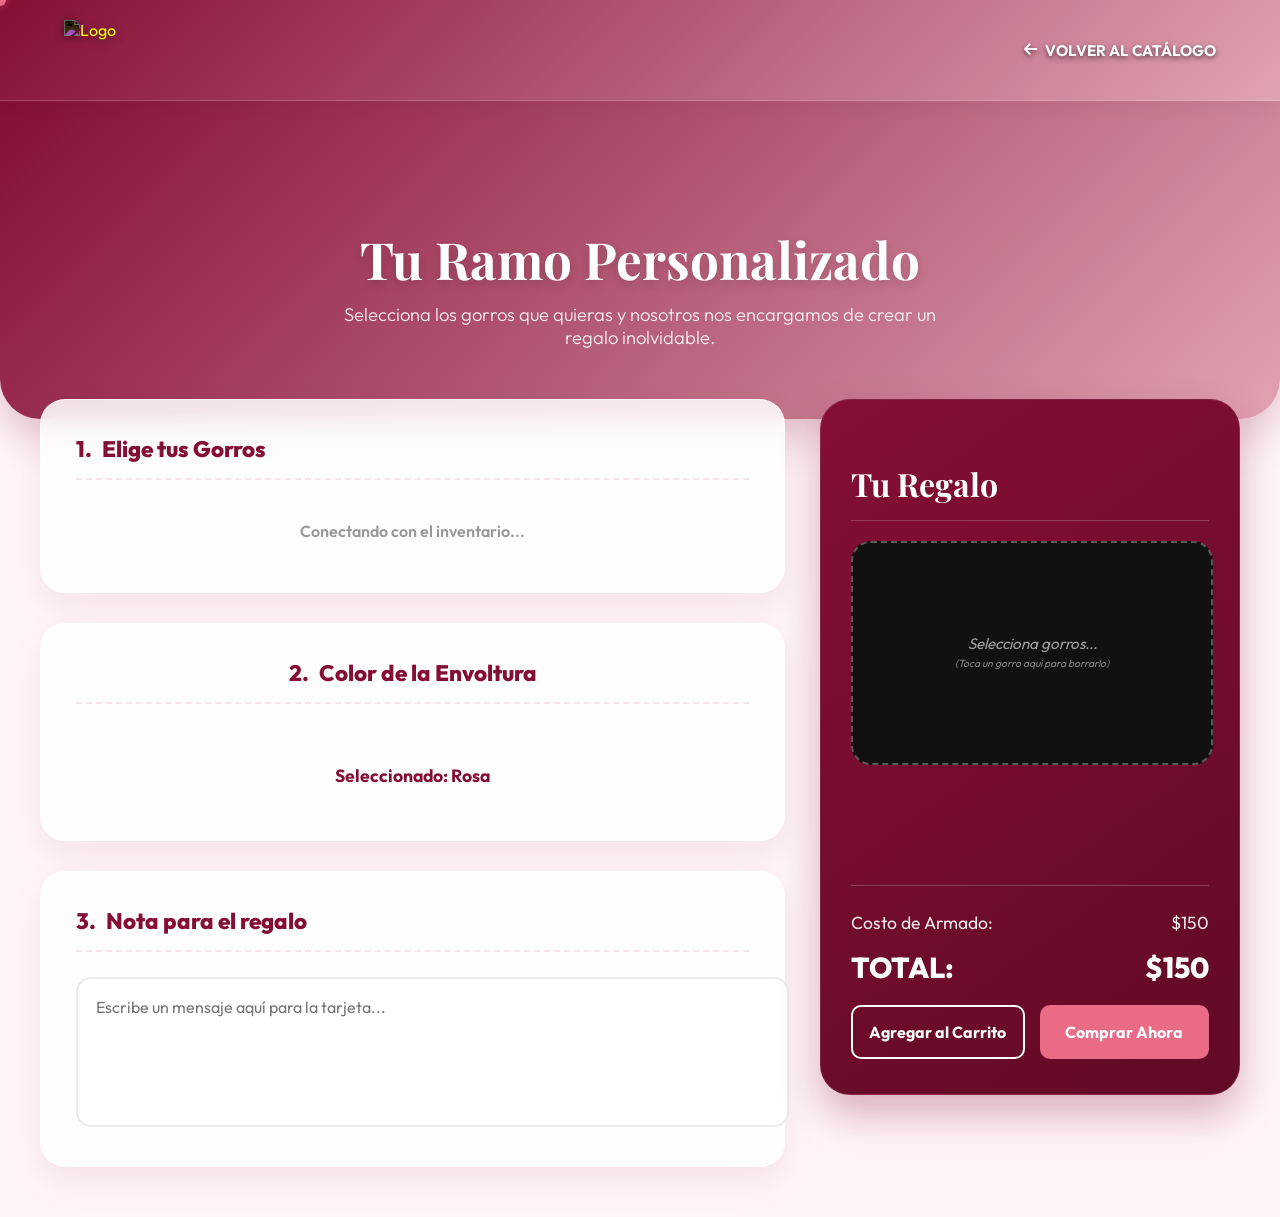
==== crea-tu-ramo.html @ 78f2305c "Add files via upload" ====
<!DOCTYPE html>
<html lang="es">
<head>
    <meta charset="UTF-8">
    <meta name="viewport" content="width=device-width, initial-scale=1.0">
    <title>Arma tu Ramo | QX076</title>
    <link rel="stylesheet" href="https://cdnjs.cloudflare.com/ajax/libs/font-awesome/6.0.0/css/all.min.css">
    <link href="https://fonts.googleapis.com/css2?family=Outfit:wght@300;400;600;700&family=Playfair+Display:ital,wght@0,700;1,400&display=swap" rel="stylesheet">
    <link rel="stylesheet" href="styles.css">
    
    <script src="https://www.gstatic.com/firebasejs/8.10.0/firebase-app.js"></script>
    <script src="https://www.gstatic.com/firebasejs/8.10.0/firebase-database.js"></script>

    <style>
        :root {
            --glass: rgba(255, 255, 255, 0.85);
            --glass-border: rgba(255, 255, 255, 0.5);
            --shadow-deep: 0 15px 35px rgba(133, 14, 53, 0.08);
            --vino: #850E35;
            --rosa-banner: #E96B85;
            --rosa-pastel: #FFD4DB;
            --crema-fondo: #FFF5F7;
        }

        body { background: var(--crema-fondo); min-height: 100vh; overflow-x: hidden; font-family: 'Outfit', sans-serif; margin: 0; }

        /* =========================================
           HEADER PREMIUM CON EFECTO CAMALEÓN 🦎
        ========================================= */
        /* Definimos la animación de fondo */
        @keyframes EfectoCamaleon {
            0% { background-position: 0% 50%; }
            50% { background-position: 100% 50%; }
            100% { background-position: 0% 50%; }
        }

        .ramo-header { 
            padding: 90px 20px 70px; 
            text-align: center;
            /* 👇 AQUÍ ESTÁ LA MAGIA GÜEY 👇 */
            /* Creamos un degradado con tus 3 colores de marca */
            background: linear-gradient(-45deg, var(--rosa-banner), var(--vino), var(--rosa-pastel), var(--vino));
            /* Hacemos el fondo muy grande para que se note el movimiento */
            background-size: 400% 400%;
            /* Aplicamos la animación: súper lenta (20s) para que se vea elegante */
            animation: EfectoCamaleon 20s ease infinite;
            
            color: white;
            border-bottom-left-radius: 40px;
            border-bottom-right-radius: 40px;
            box-shadow: 0 15px 40px rgba(133, 14, 53, 0.25);
            margin-bottom: -40px; 
            position: relative;
            z-index: 1;
        }

        .ramo-header h1 { 
            font-family: 'Playfair Display', serif; 
            font-size: 3.2rem; 
            margin-bottom: 10px; 
            text-shadow: 0 4px 10px rgba(0,0,0,0.15);
        }

        .ramo-header p { 
            font-size: 1.15rem; 
            opacity: 0.9; 
            font-weight: 300;
            max-width: 600px;
            margin: 0 auto;
        }

        .builder-container { 
            max-width: 1200px; margin: 0 auto; padding: 20px; 
            display: grid; grid-template-columns: 1fr 420px; 
            gap: 35px; 
            position: relative;
            z-index: 2;
        }

        /* =========================================
           CAJAS DE PASOS
        ========================================= */
        .step-box { 
            background: var(--glass);
            backdrop-filter: blur(10px);
            -webkit-backdrop-filter: blur(10px);
            border: 1px solid var(--glass-border);
            border-radius: 25px; padding: 35px; 
            box-shadow: var(--shadow-deep);
            margin-bottom: 30px;
            transition: transform 0.3s ease; 
            will-change: transform;
        }
        .step-box:hover { transform: translateY(-3px); }

        .step-title { 
            font-size: 1.4rem; color: var(--vino); font-weight: 800;
            margin-bottom: 25px; display: flex; align-items: center; gap: 10px;
            border-bottom: 2px dashed rgba(133, 14, 53, 0.1);
            padding-bottom: 15px;
        }

        /* Gorros Seleccionables */
        .gorro-item {
            background: white; border-radius: 18px; padding: 12px;
            border: 2px solid transparent; transition: transform 0.2s ease, border-color 0.2s ease; text-align: center;
            cursor: pointer; position: relative;
            box-shadow: 0 4px 15px rgba(0,0,0,0.03);
            display: flex; flex-direction: column; justify-content: space-between;
            will-change: transform;
        }
        .gorro-item:hover { transform: translateY(-3px); border-color: var(--rosa-pastel); }
        .gorro-item.selected { border-color: var(--vino); background: #fff5f7; transform: scale(0.96); }
        .gorro-item img { width: 100%; height: 110px; object-fit: cover; border-radius: 12px; }
        .gorro-item span { font-size: 0.85rem; font-weight: 700; display: block; margin-top: 8px; color: #333; line-height: 1.2; }
        .gorro-item small { color: var(--vino); font-weight: 800; font-size: 0.9rem; margin-top: 5px; }
        
        .stock-badge { 
            background: var(--rosa-banner); 
            color: white; font-size: 0.65rem; font-weight: 900; 
            padding: 4px 12px; border-radius: 15px; position: absolute; 
            top: -8px; right: -8px; box-shadow: 0 3px 8px rgba(233, 107, 133, 0.4); 
            border: 2px solid white; text-transform: uppercase; letter-spacing: 0.5px;
        }

        /* Papel Selector */
        .opciones-papel { display: flex; gap: 20px; justify-content: center; }
        .papel-btn { 
            width: 65px; height: 65px; border-radius: 50%; 
            border: 4px solid white; cursor: pointer; transition: transform 0.2s ease; 
            box-shadow: 0 5px 15px rgba(0,0,0,0.1);
        }
        .papel-btn:hover { transform: scale(1.1); }
        .papel-btn.active { transform: scale(1.15); border-color: var(--vino); box-shadow: 0 0 20px rgba(233, 107, 133, 0.4); }

        /* =========================================
           PANEL DE RESUMEN (ESTRUCTURA PC)
        ========================================= */
        .resumen-panel {
            background: linear-gradient(145deg, var(--vino) 0%, #610a26 100%);
            color: white; border-radius: 30px; padding: 35px 30px;
            position: sticky; top: 110px; height: fit-content;
            box-shadow: 0 20px 40px rgba(133, 14, 53, 0.3); border: 1px solid rgba(255,255,255,0.1);
        }

        /* El row del collage + total (Solo visible así en celular) */
        .mobile-collage-total-row { display: block; }
        .mobile-solo-total { display: none; } /* En PC se oculta este total extra */

        .panel-titulo {
            font-family:'Playfair Display'; margin-bottom: 20px; font-size: 2rem; 
            border-bottom: 1px solid rgba(255,255,255,0.2); padding-bottom: 15px;
        }

        .ramo-collage-container {
            width: 100%; height: 220px; background: rgba(255, 255, 255, 0.1); 
            border-radius: 20px; margin-bottom: 25px; position: relative;
            overflow: hidden; display: flex; align-items: center; justify-content: center;
            border: 2px dashed rgba(255, 255, 255, 0.3); background-color: #111; 
            transition: background-color 0.4s ease;
        }
/* --- ESTILOS NUEVOS PARA LA TACHITA DE BORRAR --- */
            
            
            /* Contenedor para la imagen + la tachita */
            .collage-item-wrapper {
                position: relative;
                flex-shrink: 0;
                /* 👇 AQUÍ ESTÁ LA MAGIA: 
                   Le quitamos el -18px y le ponemos 10px positivo 
                   para que se separen chido y no se estorben 👇 */
                margin-left: 10px; 
                z-index: 2;
            }
            .collage-item-wrapper:first-child { 
                margin-left: 0 !important; /* El primero no necesita margen */
            }
            /* Ajustamos la imagen dentro del contenedor */
            .collage-item-wrapper .collage-item-img {
                width: 45px !important; 
                height: 45px !important; 
                margin: 0 !important; /* Limpiamos márgenes antiguos */
                border: 2px solid rgba(255,255,255,0.7) !important;
            }

            /* LA TACHITA "X" ROJA */
            .btn-borrar-collage {
                position: absolute;
                top: -5px;    /* Un poquito salida hacia arriba */
                right: -5px;   /* Un poquito salida hacia la derecha */
                background-color: #ff6b81; /* Rojo/Rosa intenso */
                color: white;
                border-radius: 50%;
                width: 18px;
                height: 18px;
                display: flex;
                align-items: center;
                justify-content: center;
                font-size: 10px;
                font-weight: 800;
                border: 2px solid white; /* Borde blanco para que resalte */
                box-shadow: 0 2px 4px rgba(0,0,0,0.3);
                z-index: 10; /* Siempre por encima de la foto */
                cursor: pointer;
            }
        .collage-vacio { color: rgba(255, 255, 255, 0.6); font-style: italic; font-size: 0.95rem; text-align: center; padding: 20px; }

        .collage-items {
            display: flex; flex-wrap: wrap; justify-content: center; align-items: center;
            gap: -15px; padding: 15px; width: 100%; height: 100%;
        }

        .collage-item-img {
            width: 70px; height: 70px; border-radius: 50%; object-fit: cover;
            border: 3px solid white; box-shadow: 0 5px 15px rgba(0,0,0,0.3);
            margin: -8px; z-index: 2; transition: transform 0.3s ease;
            will-change: transform;
        }
        .collage-item-img:hover { transform: scale(1.1); z-index: 10; }

        .lista-gorros-pc {
            min-height: 80px; border-bottom: 1px solid rgba(255,255,255,0.2); padding-bottom: 15px;
        }

        .precios-desktop-y-botones { margin-top: 25px; }

        .fila-costo-armado {
            display:flex; justify-content:space-between; margin-bottom: 10px; font-size: 1.1rem; opacity: 0.9;
        }

        .fila-total-desktop {
            display:flex; justify-content:space-between; font-size: 1.8rem; font-weight: 800; margin-top: 15px;
        }

        .botones-container {
            display: flex; gap: 15px; margin-top: 20px;
        }

        .botones-container button {
            flex: 1; padding: 15px; border-radius: 10px; font-weight: bold; cursor: pointer; transition: 0.3s;
            font-family: 'Outfit', sans-serif; font-size: 1rem;
        }

        .btn-carrito {
            background: transparent; color: #fff; border: 2px solid #fff;
        }
        .btn-carrito:hover { background: #fff; color: #000; }

        .btn-comprar {
            background: var(--rosa-banner); color: white; border: none;
        }
        .btn-comprar:hover { background: #D85A74; }

        /* =========================================
           CURSOR PERSONALIZADO (SOLO EN DESKTOP) 🖱️
        ========================================= */
        @media (pointer: fine) {
            /* Matamos el cursor nativo en TODOS los elementos, sin excepción */
            *, *::before, *::after { 
                cursor: none !important; 
            }
        }

        .cursor-dot {
            position: fixed;
            top: 0; left: 0;
            transform: translate(-50%, -50%);
            border-radius: 50%;
            z-index: 9999999;
            pointer-events: none;
            /* Tamaño y color rosa/vino */
            width: 12px; 
            height: 12px;
            background-color: var(--rosa-banner); /* Rosa */
            box-shadow: 0 0 10px rgba(233, 107, 133, 0.5);
            /* will-change ayuda al navegador a usar la GPU */
            will-change: transform;
        }

        /* Ocultamos por completo el contorno y sus animaciones antiguas */
        .cursor-outline, .cursor-outline.hover {
            display: none !important;
        }

        /* =========================================
           VISTA CELULAR: LA BARRA INFERIOR INVENCIBLE (CON COLLAGE PEQUEÑO) 📱
        ========================================= */
        @media (max-width: 900px) {
            .builder-container { 
                grid-template-columns: 1fr; 
                padding-bottom: 160px !important; /* Espacio para que no se tape el contenido con la barra */
                display: block !important;
            }
            .ramo-header h1 { font-size: 2.5rem; }

            /* --- LA MINI BARRA INFERIOR FORZADA CON COLLAGE PEQUEÑO --- */
            .resumen-panel { 
                position: fixed !important; 
                top: auto !important;    /* MATAMOS cualquier top que la estire arriba */
                bottom: 0 !important; 
                left: 0 !important; 
                width: 100% !important; 
                box-sizing: border-box !important; /* Asegura que mida 100% incluyendo padding */
                
                /* Altura compacta */
                height: 120px !important; 
                min-height: 120px !important; 
                max-height: 120px !important; 
                
                padding: 10px 15px !important; /* Padding reducido */
                margin: 0 !important;
                border-radius: 20px 20px 0 0 !important; 
                z-index: 99999 !important; /* Por encima de todo */
                box-shadow: 0 -5px 15px rgba(0,0,0,0.4) !important;
                
                /* Layout vertical para acomodar fila de collage+total arriba y botones abajo */
                display: flex !important;
                flex-direction: column !important;
                gap: 10px !important;
            }

            /* Escondemos lo de PC */
            .panel-titulo, 
            .lista-gorros-pc,
            .fila-costo-armado,
            .fila-total-desktop { 
                display: none !important; 
            }

            /* --- EL ROW: 3/4 COLLAGE PEQUEÑO, 1/4 TOTAL --- */
            .mobile-collage-total-row {
                display: flex !important;
                align-items: center !important;
                justify-content: space-between !important;
                width: 100% !important;
            }

            /* El collage chiquito de los gorros a la izquierda (ocupa 3/4) */
            .ramo-collage-container {
                width: auto !important; /* Toma ancho necesario */
                flex-grow: 1 !important; /* Toma el espacio disponible... */
                max-width: 65% !important; /* ...pero le pone un límite para no empujar al Total */
                height: 45px !important; /* Cuadro súper chiquito */
                margin: 0 !important;
                padding: 3px 5px !important;
                border-radius: 10px !important;
                border: 1px dashed rgba(255,255,255,0.2) !important;
                justify-content: flex-start !important; /* Alinear a la izquierda */
                overflow-x: auto !important; /* Por si agregan muchos, que puedan hacer scroll */
                background-color: transparent !important;
            }
            .collage-vacio { font-size: 0.65rem !important; padding: 0; line-height: 1; }
            .collage-items { justify-content: flex-start !important; padding: 0 !important; gap: 0 !important; flex-wrap: nowrap !important; width: max-content !important; }
            .collage-item-img {
                width: 35px !important; 
                height: 35px !important; 
                margin-left: -12px !important; /* Súper encimados */
                border-width: 1px !important;
                border-color: rgba(255,255,255,0.7) !important;
                flex-shrink: 0 !important; /* Prohíbe que la imagen se encoja a 0px! */
                min-width: 35px !important; /* Asegura que siempre mantenga su tamaño */
            }
            .collage-item-img:first-child { margin-left: 0 !important; }

            /* El Total a la derecha (ocupa 1/4) */
            .mobile-solo-total {
                display: flex !important;
                width: auto !important; /* Que tome el ancho necesario para los números */
                min-width: max-content !important; /* Obliga a que el precio no se parta a la mitad */
                flex-shrink: 0 !important; /* La magia! Prohíbe que el collage lo apachurre */
                flex-direction: column !important;
                align-items: flex-end !important;
                text-align: right !important;
                white-space: nowrap !important; /* Evita que los números salten de línea */
            }
            .mobile-solo-total span:first-child { font-size: 0.75rem !important; opacity: 0.8; }
            .mobile-solo-total span:last-child { font-size: 1.2rem !important; font-weight: 800 !important; }

            /* Ajuste de Botones en celular */
            .precios-desktop-y-botones { margin-top: 0 !important; }
            .botones-container { margin-top: 0 !important; gap: 8px !important; }
            .botones-container button { padding: 10px !important; font-size: 0.85rem !important; }

            /* Cuadrícula de 2 gorros */
            #grid-gorros {
                display: grid !important;
                grid-template-columns: repeat(2, 1fr) !important; 
                gap: 15px !important;
            }

            /* Apagamos el cursor personalizado en celular para evitar lag masivo */
            .cursor-dot, .cursor-outline { display: none !important; }
        }

        /* Agrega esto en tu CSS */
        .promo-banner {
            background: linear-gradient(-45deg, var(--rosa-banner), var(--vino), var(--rosa-pastel), var(--vino));
            background-size: 400% 400%;
            animation: EfectoCamaleon 20s ease infinite;
            /* Le pongo un bordecito sutil abajo para que se separe chido del header */
            border-bottom: 1px solid rgba(255, 255, 255, 0.2); 
        }
    </style>
</head>
<body>

    <nav class="promo-banner" style="background: linear-gradient(-45deg, var(--rosa-banner), var(--vino), var(--rosa-pastel), var(--vino)); background-size: 400% 400%; animation: EfectoCamaleon 20s ease infinite; border-bottom: 1px solid rgba(255, 255, 255, 0.2);">
        <div class="header-container" style="display:flex; justify-content:space-between; align-items:center; padding:5px 5%; max-width: 1200px; margin: 0 auto;">
            <a href="catalogo.html" class="nav-logo" style="margin: 0;">
                <img src="https://i.postimg.cc/1XjdJtsP/Gemini-Generated-Image-52h3mj52h3mj52h3-(1).png" alt="Logo" style="height:60px; filter: invert(1) drop-shadow(0px 2px 4px rgba(0,0,0,0.5));">
            </a>
            <a href="catalogo.html" style="color:white; text-decoration:none; font-weight:700; font-size: 0.95rem; display:flex; align-items:center; gap:8px; transition:opacity 0.3s; text-shadow: 0px 2px 5px rgba(0,0,0,0.6);" onmouseover="this.style.opacity='0.8'" onmouseout="this.style.opacity='1'">
                <i class="fa-solid fa-arrow-left"></i> VOLVER AL CATÁLOGO
            </a>
        </div>
    </nav>

    <div class="ramo-header">
        <h1>Tu Ramo Personalizado</h1>
        <p>Selecciona los gorros que quieras y nosotros nos encargamos de crear un regalo inolvidable.</p>
    </div>

    <div class="builder-container">
        <div class="zona-pasos">
            <div class="step-box">
                <div class="step-title"><span>1.</span> Elige tus Gorros</div>
                <div id="grid-gorros" style="display: grid; grid-template-columns: repeat(auto-fill, minmax(140px, 1fr)); gap: 20px;">
                    <p style="grid-column: 1/-1; text-align: center; color: #999; font-weight: 600;">Conectando con el inventario...</p>
                </div>
            </div>

            <div class="step-box" style="text-align: center;">
                <div class="step-title" style="justify-content: center;"><span>2.</span> Color de la Envoltura</div>
                <div id="contenedor-colores-papel" style="display: flex; justify-content: center; gap: 15px; flex-wrap: wrap; padding: 10px;"></div>
                <p id="papel-txt" style="margin-top: 15px; font-weight: 700; color: var(--vino); font-size: 1.1rem;">Seleccionado: Rosa</p>
            </div>

            <div class="step-box">
                <div class="step-title"><span>3.</span> Nota para el regalo</div>
                <textarea id="nota-ramo" placeholder="Escribe un mensaje aquí para la tarjeta..." style="width: 100%; height: 110px; border-radius: 15px; border: 2px solid #eaeaea; padding: 18px; font-family:'Outfit', sans-serif; font-size: 1rem; resize:none; outline: none; transition: border 0.3s;" onfocus="this.style.borderColor='var(--rosa-banner)'" onblur="this.style.borderColor='#eaeaea'"></textarea>
            </div>
        </div>

        <div class="resumen-panel">
            <h2 class="panel-titulo">Tu Regalo</h2>
            
            <div class="mobile-collage-total-row">
                <div id="ramo-collage" class="ramo-collage-container">
                    <div class="collage-vacio" style="line-height: 1.2;">Selecciona gorros...<br><span style="font-size: 0.65rem; opacity: 0.8;">(Toca un gorro aquí para borrarlo)</span></div>
                </div>

                <div class="mobile-solo-total">
                    <span style="font-size: 0.65rem !important;">TOTAL (Armado incl.):</span>
                    <span id="total-ramo-mobile">$150</span>
                </div>
            </div>

            <div id="resumen-gorros" class="lista-gorros-pc"></div>
            
            <div class="precios-desktop-y-botones">
                <div class="fila-costo-armado">
                    <span>Costo de Armado:</span>
                    <span>$150</span>
                </div>
                <div class="fila-total-desktop">
                    <span>TOTAL:</span>
                    <span id="total-ramo-desktop">$150</span>
                </div>
                
                <div class="botones-container">
                    <button onclick="window.procesarRamo(false)" class="btn-carrito">Agregar al Carrito</button>
                    <button onclick="window.procesarRamo(true)" class="btn-comprar">Comprar Ahora</button>
                </div>
            </div>
        </div>
    </div>

    <div class="cursor-dot"></div>
    <div class="cursor-outline"></div>

    <script>
        // 1. Configuración Firebase
        const firebaseConfig = {
            apiKey: "AIzaSyDjJGxz3rqwKRY1mQsakSqJPGVfF_rYdp0",
            authDomain: "gorrosqx.firebaseapp.com",
            databaseURL: "https://gorrosqx-default-rtdb.firebaseio.com",
            projectId: "gorrosqx",
            storageBucket: "gorrosqx.firebasestorage.app"
        };
        
        if (!firebase.apps.length) { 
            firebase.initializeApp(firebaseConfig); 
        }
        const db = firebase.database();

        let gorrosSeleccionados = [];
        let papelSeleccionado = "Negro Elegante";
        const COSTO_ARMADO = 150;
        let cacheProductosRamo = {};

        // Inicializamos los precios de golpe al cargar
        document.addEventListener('DOMContentLoaded', () => {
            const tDesktop = document.getElementById('total-ramo-desktop');
            const tMobile = document.getElementById('total-ramo-mobile');
            if(tDesktop) tDesktop.innerText = `$${COSTO_ARMADO}`;
            if(tMobile) tMobile.innerText = `$${COSTO_ARMADO}`;
        });

        // 2. CONECTAR Y JALAR PRODUCTOS
        db.ref('Productos').on('value', (snapshot) => {
            const grid = document.getElementById('grid-gorros');
            cacheProductosRamo = snapshot.val() || {};
            let hayProductos = false;
            let htmlBuffer = ""; 

            Object.keys(cacheProductosRamo).forEach((cat) => {
                Object.keys(cacheProductosRamo[cat]).forEach((id) => {
                    const p = cacheProductosRamo[cat][id];
                    
                    if (p.stock > 0) {
                        hayProductos = true;
                        const nombreLimpio = p.Nombre ? p.Nombre.replace(/'/g, "\\'") : "Sin nombre";
                        const precioNum = parseFloat(p.precioOferta || p.precio) || 0;

                        htmlBuffer += `
                            <div class="gorro-item" id="gorro-card-${id}" onclick="toggleGorro('${id}', '${nombreLimpio}', ${precioNum}, '${p.imagen}', ${p.stock})">
                                <div class="stock-badge">Disponible</div>
                                <img src="${p.imagen}" loading="lazy" alt="${p.Nombre}">
                                <span>${p.Nombre}</span>
                                <small>$${precioNum}</small>
                            </div>
                        `;
                    }
                });
            });

            if (hayProductos) {
                grid.innerHTML = htmlBuffer;
            } else {
                grid.innerHTML = `
                    <div style="grid-column: 1/-1; text-align: center; padding: 40px; color: #666; background: rgba(255,255,255,0.5); border-radius: 15px; border: 1px dashed #ccc;">
                        <i class="fa-solid fa-box-open" style="font-size: 2.5rem; color: #bbb; margin-bottom: 15px;"></i>
                        <p style="font-weight: 600; font-size: 1.1rem;">¡Se agotaron los gorros!</p>
                        <p style="font-size: 0.9rem;">Por el momento no tenemos inventario para armar ramos. Vuelve pronto.</p>
                    </div>`;
            }
            
            gorrosSeleccionados.forEach(g => {
                const el = document.getElementById(`gorro-card-${g.id}`);
                if (el) el.classList.add('selected');
            });
        });

        // 3. LÓGICA DE SELECCIÓN
        window.toggleGorro = function(id, nombre, precio, imagen, stockDisponible) {
            const cantidadEnRamo = gorrosSeleccionados.filter(g => g.id === id).length;
            const cardElement = document.getElementById(`gorro-card-${id}`);
            
            if (cantidadEnRamo >= stockDisponible) {
                alert(`¡Ups! Ya seleccionaste todo nuestro stock disponible de este modelo.`);
                return;
            }

            gorrosSeleccionados.push({id, nombre, precio, imagen});
            
            if(cardElement) {
                cardElement.classList.add('selected');
                cardElement.style.transform = 'scale(0.95)';
                setTimeout(() => cardElement.style.transform = 'scale(1)', 150);
            }
            
            actualizarInterfaz();
        }

        window.removerDelRamo = function(indexParaBorrar, id) {
            gorrosSeleccionados.splice(indexParaBorrar, 1);
            
            const aunQuedan = gorrosSeleccionados.some(g => g.id === id);
            if(!aunQuedan) {
                const cardElement = document.getElementById(`gorro-card-${id}`);
                if(cardElement) cardElement.classList.remove('selected');
            }
            
            actualizarInterfaz();
        }

        // 4. ACTUALIZAR INTERFAZ
        function actualizarInterfaz() {
            const lista = document.getElementById('resumen-gorros');
            const totalDesktop = document.getElementById('total-ramo-desktop');
            const totalMobile = document.getElementById('total-ramo-mobile');
            const collage = document.getElementById('ramo-collage');
            
            if(gorrosSeleccionados.length === 0) {
                lista.innerHTML = '';
                collage.innerHTML = '<div class="collage-vacio">Selecciona gorros para armar tu ramo...</div>';
                collage.style.border = '2px dashed rgba(255, 255, 255, 0.3)';
                if(totalDesktop) totalDesktop.innerText = `$${COSTO_ARMADO}`;
                if(totalMobile) totalMobile.innerText = `$${COSTO_ARMADO}`;
                return;
            }

           // Busca esta parte y reemplázala:
           // --- BLOQUE ACTUALIZADO EN ACTUALIZARINTERFAZ() ---
            collage.style.border = '2px solid rgba(255, 255, 255, 0.5)';
            const collageHTML = `
                <div class="collage-items">
                    ${gorrosSeleccionados.map((g, index) => `
                        <div class="collage-item-wrapper">
                            <img src="${g.imagen}" class="collage-item-img" alt="${g.nombre}">
                            <span class="btn-borrar-collage" onclick="removerDelRamo(${index}, '${g.id}')">✕</span>
                        </div>
                    `).join('')}
                </div>
            `;
            collage.innerHTML = collageHTML;

            let listaHTML = "";
            gorrosSeleccionados.forEach((g, index) => {
                listaHTML += `
                <div style="display:flex; justify-content:space-between; align-items:center; margin-bottom:12px; padding-bottom: 12px; border-bottom: 1px dashed rgba(255,255,255,0.2); font-size:1rem;">
                    <span>• ${g.nombre}</span>
                    <div style="display:flex; align-items:center; gap: 18px;">
                        <span style="font-weight:bold;">$${g.precio}</span>
                        <i class="fa-solid fa-trash" style="color:#ff6b81; cursor:pointer; font-size: 1.2rem; transition: transform 0.2s;" onmouseover="this.style.transform='scale(1.2)'" onmouseout="this.style.transform='scale(1)'" onclick="removerDelRamo(${index}, '${g.id}')" title="Eliminar del ramo"></i>
                    </div>
                </div>`;
            });
            lista.innerHTML = listaHTML;

            const totalGorros = gorrosSeleccionados.reduce((sum, g) => sum + g.precio, 0);
            const totalFinal = totalGorros + COSTO_ARMADO;
            
            // Actualizamos los dos totales simultáneamente
            if(totalDesktop) totalDesktop.innerText = `$${totalFinal}`;
            if(totalMobile) totalMobile.innerText = `$${totalFinal}`;
        }

        // 5. PAPELES
        function cargarColoresCliente() {
            if (typeof db !== 'undefined') {
                db.ref('Configuracion/Papeles').once('value').then(snap => {
                    const contenedor = document.getElementById('contenedor-colores-papel');
                    if(!contenedor) return;
                    
                    if(snap.exists()) {
                        contenedor.innerHTML = '';
                        let esPrimero = true; 
                        
                        snap.forEach(child => {
                            const color = child.val();
                            const borde = esPrimero ? 'border: 3px solid #333; transform: scale(1.1);' : 'border: 1px solid #ccc;';
                            
                            if (esPrimero) { 
                                window.papelSeleccionado = color.nombre; 
                                const textoPapel = document.getElementById('papel-txt');
                                if(textoPapel) textoPapel.innerText = 'Seleccionado: ' + color.nombre;
                                esPrimero = false; 
                            }
                            
                            contenedor.innerHTML += `
                                <div class="circulo-papel" 
                                     onclick="seleccionarPapelNuevo('${color.nombre}', this)"
                                     title="${color.nombre}"
                                     style="width: 35px; height: 35px; background: ${color.hex}; border-radius: 50%; cursor: pointer; transition: 0.2s; box-shadow: 0 2px 4px rgba(0,0,0,0.1); ${borde}">
                                </div>
                            `;
                        });
                    }
                });
            }
        }

        window.seleccionarPapelNuevo = function(nombreColor, elemento) {
            window.papelSeleccionado = nombreColor;
            document.querySelectorAll('.circulo-papel').forEach(el => {
                el.style.border = '1px solid #ccc';
                el.style.transform = 'scale(1)';
            });
            elemento.style.border = '3px solid #333';
            elemento.style.transform = 'scale(1.1)';
            const textoPapel = document.getElementById('papel-txt');
            if(textoPapel) textoPapel.innerText = 'Seleccionado: ' + nombreColor;
            
            // El color de fondo del panel de arriba cambiará si tienes una lógica atada al hex, 
            // de momento solo se actualiza la variable.
        };

        cargarColoresCliente();

        window.buscarCategoriaDelGorro = function(idBuscado) {
             return "Varios"; 
        };

        // 6. PROCESAR COMPRA
        window.procesarRamo = function(esCompraDirecta) {
            if(typeof gorrosSeleccionados === 'undefined' || gorrosSeleccionados.length === 0) {
                alert("Agrega al menos un gorro para armar tu ramo.");
                return;
            }

            try {
                const costoExtra = typeof COSTO_ARMADO !== 'undefined' ? COSTO_ARMADO : 0;
                const total = gorrosSeleccionados.reduce((sum, g) => sum + g.precio, 0) + costoExtra;
                const inputNota = document.getElementById('nota-ramo');
                const textoNota = inputNota ? inputNota.value : "";

                const itemRamo = {
                    id: 'RAMO_' + Date.now(),
                    nombre: 'Ramo Personalizado (' + gorrosSeleccionados.length + ' gorros)',
                    precio: total,
                    cantidad: 1,
                    imagen: gorrosSeleccionados[0].image || gorrosSeleccionados[0].imagen || '',
                    categoria: 'PaquetesMatch',
                    tipo: 'ramo',
                    detalles: {
                        gorros: gorrosSeleccionados.map(g => ({ nombre: g.nombre, id: g.id, imagen: g.image || g.imagen || '' })),
                        papel: window.papelSeleccionado, 
                        nota: textoNota
                    }
                };

                if (esCompraDirecta) {
                    const telefono = "2201332906"; 
                    let msjWa = `*TICKET DE PEDIDO - GORROS QX076*\n-----------------------------------------------\nHola, quiero pagar este ramo que acabo de armar:\n\n`;
                    msjWa += `*Ramo Personalizado (${gorrosSeleccionados.length} gorros)*\n`;
                    gorrosSeleccionados.forEach(g => { msjWa += ` ├─ ${g.nombre}\n`; });
                    msjWa += ` └─ Papel: ${window.papelSeleccionado}\n`;
                    if(textoNota.trim() !== "") { msjWa += `\n*Nota en el ramo:* "${textoNota}"\n`; }
                    msjWa += `-----------------------------------------------\n*TOTAL A PAGAR: $${total} MXN*\n-----------------------------------------------\n`;
                    
                    const urlWa = `https://wa.me/${telefono}?text=${encodeURIComponent(msjWa)}`;

                    if (typeof db !== 'undefined') {
                        const orderId = 'pedido_' + Date.now();
                        db.ref('Pedidos/' + orderId).set({ fecha: new Date().toLocaleString(), estado: 'pendiente', total: total, items: [itemRamo] });
                    }
                    window.open(urlWa, '_blank');
                } else {
                    let carrito = JSON.parse(localStorage.getItem('carritoQX')) || [];
                    carrito.push(itemRamo);
                    localStorage.setItem('carritoQX', JSON.stringify(carrito));
                    alert("🛒 ¡Ramo añadido al carrito correctamente!");
                }

                gorrosSeleccionados = [];
                if(inputNota) inputNota.value = "";
                document.querySelectorAll('.gorro-item.selected').forEach(el => {
                    el.classList.remove('selected');
                    el.style.transform = 'scale(1)'; 
                });
                
                if (typeof actualizarInterfaz === "function") actualizarInterfaz();
            } catch (error) {
                console.error("Error al procesar el ramo:", error);
                alert("Hubo un problema al procesar tu carrito. Intenta de nuevo.");
            }
        }

        // --- Custom Cursor JavaScript (Desktop Only, optimizing performance) ---
        const cDot = document.querySelector(".cursor-dot");
        const cOutline = document.querySelector(".cursor-outline");

        // Use matchMedia to detect pointer type for better reliability
        const isDesktop = window.matchMedia("(pointer: fine)").matches;

        if(cDot && isDesktop && window.innerWidth > 900) {
            window.addEventListener("mousemove", (e) => {
                // Use requestAnimationFrame for smoother cursor updates
                requestAnimationFrame(() => {
                    cDot.style.transform = `translate3d(${e.clientX}px, ${e.clientY}px, 0)`;
                });
            });
        }
    </script>
</body>
</html>
---- styles.css ----
:root {
    --vino: #850E35;    
    --rosa-pastel: #FBC9C9; 
    --crema-fondo: #FCF5EE;      
    --rosa-banner: #E96B85; 
}

/* =========================================
   CURSOR PERSONALIZADO (SOLO EN DESKTOP)
========================================= */
@media (pointer: fine) {
    body { cursor: none !important; }
    
    /* 👇 Aquí agregamos img, .gallery-item y .card * para que la manita no reviva en las fotos */
    a, button, input, .card, .card *, .icon-interactivo, i, .btn-filtro, img, .gallery-item, .img-box { 
        cursor: none !important; 
    }
}

.cursor-dot {
    position: fixed;
    top: 0; left: 0;
    transform: translate(-50%, -50%);
    border-radius: 50%;
    z-index: 9999999;
    pointer-events: none;
    /* Ajustamos tamaño y le ponemos el color rosa */
    width: 12px; 
    height: 12px;
    background-color: #ff69b4; /* Puedes cambiar este código por tu variable si ya tienes un rosa específico */
}

/* Ocultamos por completo el contorno y sus animaciones para evitar tirones */
.cursor-outline, .cursor-outline.hover {
    display: none !important;
}


body { font-family: 'Outfit', sans-serif; margin: 0; background-color: var(--crema-fondo); color: #333; overflow-x: hidden; scroll-behavior: smooth; }

.reveal { opacity: 0; transform: translateY(40px); transition: all 0.8s ease-out; }
.reveal.active { opacity: 1; transform: translateY(0); }

/* =========================================
   BARRA DE NAVEGACIÓN (GLASSMORPHISM)
========================================= */
.promo-banner { 
    background: rgba(233, 107, 133, 0.85); /* Color semitransparente */
    backdrop-filter: blur(15px); /* Efecto cristal esmerilado */
    -webkit-backdrop-filter: blur(15px);
    border-bottom: 1px solid rgba(255, 255, 255, 0.2);
    color: white; padding: 15px 0; position: sticky; top: 0; z-index: 1000; transition: background 0.8s ease; box-shadow: 0 4px 20px rgba(0,0,0,0.05); 
}
.header-container { display: grid; grid-template-columns: 1fr auto 1fr; align-items: center; max-width: 1200px; margin: 0 auto; padding: 0 25px; }
.header-nav-links { display: flex; gap: 20px; align-items: center; }
.nav-link-main { color: white; text-decoration: none; font-size: 0.9rem; font-weight: 700; display: flex; align-items: center; }
.header-logo-area { text-align: center; }
.logo-top { font-weight: 800; font-size: 1.6rem; letter-spacing: 3px; }
.header-icons { display: flex; gap: 25px; justify-content: flex-end; align-items: center; }
.header-icons i { font-size: 1.5rem; transition: 0.3s; }
.icon-interactivo:hover { transform: scale(1.2); opacity: 0.8; }

.nav-logo { display: flex; align-items: center; margin-right: 20px; text-decoration: none; }
.nav-logo img { height: 75px; width: auto; object-fit: contain; filter: invert(1) drop-shadow(0 2px 4px rgba(0,0,0,0.3)); transition: transform 0.3s ease; image-rendering: -webkit-optimize-contrast; image-rendering: crisp-edges; }
.nav-logo img:hover { transform: scale(1.08); }

/* Glassmorphism en el Menú Desplegable */
.dropdown-content { display: none; position: absolute; background-color: rgba(255, 255, 255, 0.9); backdrop-filter: blur(10px); min-width: 160px; box-shadow: 0px 10px 25px rgba(0,0,0,0.1); z-index: 1; border-radius: 12px; border: 1px solid rgba(255,255,255,0.4); top: 100%; overflow: hidden; }
.dropdown-content a { color: var(--vino) !important; padding: 12px 16px; text-decoration: none; display: block; text-align: left; font-size: 0.9rem; transition: 0.2s;}
.dropdown-content a:hover { background-color: rgba(251, 201, 201, 0.5); font-weight: bold;}
.dropdown:hover .dropdown-content { display: block; }

#search-container { position: absolute; top: 100%; left: 0; width: 100%; background: white; padding: 20px; box-shadow: 0 10px 30px rgba(0,0,0,0.2); display: none; flex-direction: column; align-items: center; z-index: 2000; }
#search-input { width: 60%; padding: 12px 25px; border: 2px solid var(--rosa-banner); border-radius: 30px; outline: none; font-family: 'Outfit'; font-size: 1rem; }
#predictive-results { width: 60%; max-height: 350px; overflow-y: auto; background: white; margin-top: 10px; border-radius: 10px; display: none; border: 1px solid #eee; text-align: left;}
.search-result-item { display: flex; align-items: center; gap: 15px; padding: 12px; border-bottom: 1px solid #f5f5f5; transition: 0.3s; }
.search-result-item:hover { background: var(--crema-fondo); }
.search-result-item img { width: 45px; height: 45px; border-radius: 5px; object-fit: cover; }
.search-result-info h4 { margin: 0; font-size: 0.9rem; color: var(--vino); }
.search-result-info p { margin: 0; font-size: 0.8rem; color: #666; }

/* HERO */
.hero-boutique { position: relative; height: 75vh; width: 100%; overflow: hidden; display: flex; align-items: center; justify-content: center; }
.slider-container { position: absolute; top: 0; left: 0; width: 100%; height: 100%; z-index: 1; }
.hero-bg.slide { position: absolute; top: 0; left: 0; width: 100%; height: 100%; object-fit: cover; opacity: 0; transition: opacity 1.2s ease-in-out; }
.hero-bg.slide.active { opacity: 1; z-index: 2; }
.hero-overlay { position: relative; z-index: 3; text-align: center; color: white; background: rgba(0, 0, 0, 0.45); padding: 40px; border-radius: 15px; backdrop-filter: blur(5px); }
.hero-overlay h1 { font-family: 'Playfair Display', serif; font-size: 3.5rem; margin: 0; }
.btn-hero { display: inline-block; margin-top: 20px; padding: 12px 30px; border: 2px solid white; color: white; text-decoration: none; font-weight: 600; transition: transform 0.1s ease, box-shadow 0.3s ease; border-radius: 30px; }
.btn-hero:hover { box-shadow: 0 10px 20px rgba(0,0,0,0.3); }

/* SLIDER PERRÍSIMO */
.promo-container-wrapper { position: relative; max-width: 1100px; margin: 80px auto; padding: 0 40px; }
.promo-split { display: flex; background: linear-gradient(135deg, #ffffff 0%, #fffbfb 100%); margin: 0 auto; border-radius: 30px; overflow: hidden; box-shadow: 0 25px 50px rgba(133, 14, 53, 0.1); border: 1px solid rgba(133, 14, 53, 0.05); position: relative; z-index: 1; min-height: 420px; }
.promo-image { width: 50%; position: relative; background: #000; overflow: hidden; }
.promo-image img, .promo-image video { width: 100%; height: 100%; object-fit: cover; position: absolute; top: 0; left: 0; opacity: 0; transform: scale(1.1); transition: opacity 0.8s ease, transform 6s cubic-bezier(0.25, 1, 0.5, 1); }
.promo-image img.show, .promo-image video.show { transform: scale(1); }
.promo-details { width: 50%; padding: 60px 50px; display: flex; flex-direction: column; justify-content: center; align-items: flex-start; text-align: left; }
.content-anim { opacity: 0; transform: translateY(20px); transition: all 0.6s cubic-bezier(0.25, 0.8, 0.25, 1); }
.content-anim.show { opacity: 1; transform: translateY(0); }
.tag-anuncio { background: transparent; color: var(--vino); padding: 6px 18px; border-radius: 50px; font-weight: 800; font-size: 0.75rem; letter-spacing: 2px; margin-bottom: 20px; border: 2px solid var(--rosa-banner); display: inline-block; }
.promo-details h2 { color: var(--vino); font-size: 2.8rem; margin: 0 0 15px 0; font-family: 'Playfair Display', serif; line-height: 1.1; }
.promo-details p { color: #555; line-height: 1.7; font-size: 1.1rem; margin-bottom: 30px; max-width: 95%; }
.slider-dots { display: flex; gap: 8px; margin-top: auto; padding-top: 15px; }
.dot { width: 12px; height: 6px; border-radius: 10px; background: rgba(133, 14, 53, 0.2); transition: all 0.4s cubic-bezier(0.25, 0.8, 0.25, 1); }
.dot.active { background: var(--vino); width: 35px; }

.arrow-btn { position: absolute; top: 50%; transform: translateY(-50%); background: rgba(255, 255, 255, 0.9); backdrop-filter: blur(5px); color: var(--vino); width: 55px; height: 55px; border-radius: 50%; border: 1px solid rgba(133, 14, 53, 0.1); z-index: 10; font-size: 1.2rem; display: flex; align-items: center; justify-content: center; box-shadow: 0 10px 20px rgba(0,0,0,0.05); transition: all 0.3s ease; }
.arrow-btn:hover { background: var(--vino); color: white; transform: translateY(-50%) scale(1.1); box-shadow: 0 15px 25px rgba(133, 14, 53, 0.2); }
.arrow-left-outer { left: 10px; } 
.arrow-right-outer { right: 10px; }

/* Botón WhatsApp Magnético Slider */
.btn-whatsapp-slider {
    display: inline-flex;
    align-items: center;
    gap: 12px;
    background-color: var(--vino);
    color: white;
    padding: 14px 32px;
    border-radius: 50px;
    text-decoration: none;
    font-weight: 700;
    letter-spacing: 0.5px;
    transition: background-color 0.3s ease, border-color 0.3s ease, box-shadow 0.3s ease, color 0.3s ease;
    box-shadow: 0 8px 20px rgba(133, 14, 53, 0.25);
    font-family: 'Outfit', sans-serif;
    border: 2px solid transparent;
}
.btn-whatsapp-slider:hover {
    background-color: white;
    color: var(--vino);
    border: 2px solid var(--vino);
    box-shadow: 0 12px 25px rgba(133, 14, 53, 0.35);
}

/* DEMÁS SECCIONES */
.filter-bar-wrapper { max-width: 1000px; margin: 40px auto 20px auto; padding: 15px 20px; text-align: center; position: sticky; top: 105px; z-index: 999; background-color: var(--crema-fondo); box-shadow: 0 10px 15px -10px rgba(0,0,0,0.1); }
.filter-bar { display: inline-flex; flex-wrap: wrap; justify-content: center; gap: 10px; background: white; padding: 12px 20px; border-radius: 50px; box-shadow: 0 8px 25px rgba(133, 14, 53, 0.08); border: 1px solid rgba(251, 201, 201, 0.5); }
.btn-filtro { background: transparent; border: none; padding: 12px 22px; font-family: 'Outfit', sans-serif; font-weight: 600; color: #555; border-radius: 30px; transition: all 0.3s cubic-bezier(0.25, 0.8, 0.25, 1); font-size: 0.95rem; display: flex; align-items: center; gap: 8px;}
.btn-filtro:hover { background: #fff5f7; color: var(--vino); transform: translateY(-2px); }
.btn-filtro.active-filter { background: var(--vino); color: white; box-shadow: 0 6px 15px rgba(133, 14, 53, 0.35); transform: translateY(-2px); }

.menu-item-dropdown { position: relative; display: inline-block; }
.submenu { position: absolute; top: 100%; left: 50%; transform: translateX(-50%) translateY(10px); min-width: 200px; background-color: #ffffff; border-radius: 15px; box-shadow: 0px 10px 30px rgba(133, 14, 53, 0.15); padding: 8px 0; border: 1px solid var(--rosa-pastel); z-index: 9999; opacity: 0; visibility: hidden; transition: all 0.3s cubic-bezier(0.25, 0.8, 0.25, 1); }
.submenu::before { content: ""; position: absolute; top: -20px; left: 0; width: 100%; height: 20px; background: transparent; }
.menu-item-dropdown:hover .submenu { opacity: 1; visibility: visible; transform: translateX(-50%) translateY(0); }
.submenu a { display: block; padding: 12px 20px; color: #444; text-decoration: none; font-size: 0.9rem; font-weight: 500; text-align: left; transition: all 0.2s ease; border-left: 3px solid transparent; }
.submenu a:hover { background-color: #fff5f7; color: var(--vino); font-weight: 700; padding-left: 25px; border-left: 3px solid var(--vino); }

/* GRID PRODUCTOS */
.main-content { max-width: 1200px; margin: auto; padding: 0 20px 60px; }
.grid { display: grid; grid-template-columns: repeat(auto-fill, minmax(280px, 1fr)); gap: 40px; }
.card { background: white; border-radius: 15px; overflow: hidden; position: relative; box-shadow: 0 10px 25px rgba(0,0,0,0.08); transition: 0.3s; border: 1px solid #eee; }
.status-tag { position: absolute; top: 15px; right: 15px; background: var(--rosa-banner); color: white; padding: 5px 12px; border-radius: 10px; font-size: 0.65rem; font-weight: 800; z-index: 5; }
.img-box { position: relative; overflow: hidden; }
.img-box img { width: 100%; aspect-ratio: 1/1; object-fit: cover; transition: 0.5s; }
.card:hover { transform: translateY(-5px); box-shadow: 0 15px 35px rgba(133,14,53,0.15); }
.card:hover .img-box img { transform: scale(1.05); }
.info { padding: 25px 20px; text-align: left; background-color: var(--rosa-pastel); }
.category-label { font-size: 0.7rem; color: var(--vino); font-weight: 700; margin-bottom: 8px; display: block; text-transform: uppercase; letter-spacing: 1px;}
.info h3 { margin: 0 0 15px 0; font-size: 1.4rem; font-weight: 700; color: #1a1a1a; transition: color 0.3s;} 
.info h3:hover { color: var(--rosa-banner); }
.price-container { margin-bottom: 20px; display: block; }
.current-price { font-size: 1.2rem; font-weight: 700; color: var(--vino); }
.old-price-card { text-decoration: line-through; color: #777; font-size: 0.9rem; margin-right: 8px; }
.btn-pedido { display: block; width: 100%; background: var(--vino); color: white; text-align: center; padding: 14px 0; text-decoration: none; font-weight: 700; border-radius: 8px; transition: 0.3s; font-family: 'Outfit'; border: none;}
.btn-pedido:hover { background: #610a26; color: white; }
.footer-morado { background: var(--vino); color: white; padding: 50px; text-align: center; }
.producto-agotado { opacity: 0.7; filter: grayscale(1); }
.btn-agotado { background: #ccc !important; color: #666 !important; pointer-events: none;}

/* FLOTANTES */
.flotantes-container { position: fixed; bottom: 25px; right: 25px; display: flex; flex-direction: column; gap: 15px; z-index: 3000; }
.btn-flotante { width: 60px; height: 60px; border-radius: 50%; display: flex; justify-content: center; align-items: center; color: white; font-size: 30px; text-decoration: none; box-shadow: 0 5px 15px rgba(0,0,0,0.2); transition: transform 0.1s ease, box-shadow 0.3s ease; }
.btn-flotante:hover { box-shadow: 0 15px 25px rgba(0,0,0,0.3); }
.whatsapp-flotante { background-color: #25D366; }
.instagram-flotante { background: linear-gradient(45deg, #f09433 0%, #e6683c 25%, #dc2743 50%, #cc2366 75%, #bc1888 100%); }

.squad-section { display: flex; align-items: center; justify-content: space-between; background: linear-gradient(135deg, #fdf6f5 0%, #fae8e8 100%); padding: 60px 50px; border-radius: 24px; margin: 60px auto; max-width: 1200px; gap: 50px; box-shadow: 0 15px 40px rgba(139, 24, 52, 0.05); border: 1px solid rgba(139, 24, 52, 0.08); }
.squad-text-content { flex: 1; max-width: 400px; text-align: left; }
.squad-text-content .tag-accent { display: inline-block; background: var(--vino); color: #fff; padding: 6px 18px; border-radius: 20px; font-size: 0.85rem; font-weight: 700; letter-spacing: 2px; margin-bottom: 20px; box-shadow: 0 4px 10px rgba(139, 24, 52, 0.2); }
.squad-text-content h2 { font-family: 'Playfair Display', serif; font-size: 3rem; color: var(--vino); margin-bottom: 20px; line-height: 1.1; margin-top: 0; }
.squad-text-content p { font-size: 1.15rem; color: #666; margin-bottom: 35px; line-height: 1.6; font-family: 'Outfit', sans-serif; }
.btn-squad { display: inline-block; background-color: var(--vino); color: white; padding: 16px 35px; border-radius: 50px; text-decoration: none; font-weight: 700; transition: transform 0.1s ease, box-shadow 0.3s ease; box-shadow: 0 8px 15px rgba(139, 24, 52, 0.2); font-family: 'Outfit', sans-serif; }
.btn-squad:hover { background-color: #a31838; color: #fff; box-shadow: 0 12px 25px rgba(139, 24, 52, 0.3); }
.squad-gallery-duo { flex: 2; display: flex; gap: 20px; height: 400px; }
.squad-item-duo { flex: 1; position: relative; border-radius: 20px; overflow: hidden; box-shadow: 0 10px 25px rgba(0,0,0,0.1); transition: all 0.5s cubic-bezier(0.165, 0.84, 0.44, 1); background-color: #fff; }
.squad-item-duo img { width: 100%; height: 100%; object-fit: cover; object-position: center; transition: transform 0.6s ease; }
.item-label { position: absolute; bottom: 20px; left: 20px; background: rgba(255, 255, 255, 0.95); color: var(--vino); padding: 8px 20px; border-radius: 30px; font-weight: 700; font-size: 0.9rem; text-transform: uppercase; letter-spacing: 1px; backdrop-filter: blur(5px); box-shadow: 0 4px 10px rgba(0,0,0,0.1); }
.squad-item-duo:hover { transform: translateY(-5px); box-shadow: 0 15px 35px rgba(139, 24, 52, 0.15); }
.squad-item-duo:hover img { transform: scale(1.03); }
/* =========================================
   📱 CELULARES (AJUSTES CORREGIDOS Y REDISEÑADOS)
========================================= */
@media (max-width: 768px) { 
    /* HEADER (Esto ya estaba bien) */
    .header-container { grid-template-columns: 1fr; gap: 10px; padding: 0 15px; }
    .header-logo-area { order: -1;} 
    .header-nav-links { justify-content: center; width: 100%; }
    .header-icons { justify-content: center; width: 100%;}
    .submenu { position: absolute; left: 0; transform: none; width: 220px; }
    .flotantes-container { bottom: 15px; right: 15px; gap: 10px; }
    .btn-flotante { width: 50px; height: 50px; font-size: 25px; }

    /* 1. SLIDER / HERO - Centrado, con aire y sin amontonarse */
    .promo-container-wrapper { padding: 0 !important; margin: 20px auto !important; width: 100% !important; } 
    .promo-split { 
        flex-direction: column !important; 
        border-radius: 20px !important;
        width: calc(100% - 40px) !important; /* Le da espacio a los lados para que respire */
        margin: 0 auto !important;
        box-sizing: border-box !important;
    } 
    .promo-image { width: 100% !important; height: 300px !important; }
    .promo-details { 
        width: 100% !important; 
        padding: 30px 20px !important; 
        display: flex !important;
        flex-direction: column !important;
        align-items: center !important; 
        justify-content: center !important;
        text-align: center !important; 
        box-sizing: border-box !important; 
    }
    .promo-details h2 { font-size: 1.8rem !important; text-align: center !important; margin: 0 auto 15px auto !important; width: 100% !important; }
    .promo-details p { text-align: center !important; margin: 0 auto 20px auto !important; width: 100% !important; }
    .slider-dots { justify-content: center !important; width: 100% !important; }

    /* 2. SECCIÓN MATCH / TUS FAVORITOS (Para que salgan las 2 fotos y no colapsen) */
    .squad-section { 
        flex-direction: column !important; /* Apila el texto y las fotos verticalmente */
        padding: 30px 20px !important; 
        gap: 20px !important;
        margin: 30px 15px !important;
        border-radius: 20px !important;
    }
    .squad-text-content { max-width: 100% !important; text-align: center !important; margin: 0 auto !important;}
    .squad-text-content h2 { font-size: 2.2rem !important; text-align: center !important; }
    .squad-text-content p { text-align: center !important; }
    .squad-gallery-duo { 
        width: 100% !important; 
        height: auto !important; /* Quita el alto fijo para que no se escondan */
        flex-direction: column !important; /* Las fotos van una arriba de la otra */
        display: flex !important;
        gap: 15px !important;
    }
    .squad-item-duo { 
        height: auto !important; 
        min-height: 250px !important; /* Asegura que la foto siempre se vea y tenga tamaño */
        width: 100% !important; 
        display: block !important;
    }

    /* 3. BARRA DE FILTROS (DISEÑO VERTICAL TIPO MENÚ) */
    .filter-bar-wrapper { 
        position: static !important;
        top: auto !important; 
        background-color: transparent !important; 
        padding: 0 !important;
        margin: 15px auto !important;
        width: 100% !important;
    } 
    .filter-bar { 
        display: flex !important; 
        flex-direction: column !important; /* ¡FUERZA LISTA VERTICAL! */
        align-items: center !important;
        background: rgba(255, 255, 255, 0.9) !important;
        backdrop-filter: blur(5px);
        padding: 15px !important;
        border-radius: 15px !important;
        width: calc(100% - 30px) !important; /* Aire a los lados */
        margin: 0 auto !important;
        box-shadow: 0 5px 20px rgba(133, 14, 53, 0.08) !important;
        overflow: visible !important; /* No más scroll horizontal */
    }
    .filter-bar::-webkit-scrollbar { display: none; } 
    .btn-filtro { 
        display: block !important;
        width: 100% !important; /* Botones a todo lo ancho */
        max-width: 250px; 
        text-align: center !important;
        margin: 5px auto !important;
        padding: 12px !important;
        font-size: 0.95rem !important;
        color: var(--vino) !important;
        border: 1px solid rgba(133, 14, 53, 0.1) !important;
        background: #fff;
        white-space: normal !important; /* Deja que el texto baje si es largo */
    }
    .btn-filtro.active-filter {
        background: var(--vino) !important;
        color: #fff !important;
        box-shadow: none !important;
    }

    /* 4. GORROS Y ESPACIO EN BLANCO HASTA ABAJO */
    .grid { grid-template-columns: repeat(2, 1fr) !important; gap: 10px !important; padding: 0 10px !important; } 
    .card { 
        display: flex !important; 
        flex-direction: column !important; 
        height: 100% !important; 
        justify-content: space-between !important;
    }
    .info { 
        display: flex !important; 
        flex-direction: column !important; 
        flex-grow: 1 !important; /* Esto estira la tarjeta para rellenar el espacio blanco */
        justify-content: space-between !important;
        padding: 15px 10px !important;
    }
    .info h3 { font-size: 1.1rem !important; margin-bottom: 10px !important; }
    .btn-pedido { margin-top: auto !important; } /* Esto empuja el botón siempre hasta abajo */

    /* 5. MODAL DE PRODUCTO (REDISEÑO MÓVIL COMPLETO Y FOTOS CHICAS ABAJO) */
    .modal-content { 
        flex-direction: column !important; /* Imagen arriba, info abajo */
        overflow-y: auto !important; /* Permite scroll vertical interno */
        max-height: 90vh !important; /* Limita la altura al 90% de la pantalla */
        width: 95% !important; 
        border-radius: 20px !important;
    } 
    .modal-left { 
        width: 100% !important; 
        padding: 15px !important; 
        border-right: none !important; 
        border-bottom: 1px solid #eaeaea !important;
        background: #fff !important;
        overflow-y: visible !important; 
    } 
    .modal-main-img { 
        max-height: 200px !important; /* IMAGEN PRINCIPAL MÁS CHICA */
        object-fit: contain !important; 
        margin-bottom: 10px !important;
        padding: 5px !important;
    }
    /* AQUÍ ESTÁ LA MAGIA PARA LAS FOTOS DE ABAJO */
    .modal-thumbnails { 
        display: flex !important; 
        gap: 8px !important; 
        flex-wrap: nowrap !important; /* Fila horizontal */
        justify-content: center !important; 
        width: 100% !important;
        overflow-x: auto !important; /* Scroll horizontal si hay muchas miniaturas */
        margin-top: 5px !important;
        -webkit-overflow-scrolling: touch;
        padding-bottom: 5px; 
    }
    .modal-thumb { 
        width: 50px !important; /* Cuadritos chiquitos */
        height: 50px !important; 
        border-radius: 8px !important;
        flex-shrink: 0; 
    }
    .modal-right { 
        width: 100% !important; 
        padding: 20px 15px !important; 
    } 
    .modal-tag { margin-bottom: 8px !important; padding: 4px 12px !important; font-size: 0.75rem !important;}
    .modal-title { font-size: 1.6rem !important; margin: 0 0 10px 0 !important; text-align: center; } 
    .modal-desc { 
        font-size: 0.9rem !important; 
        margin-bottom: 15px !important; 
        line-height: 1.4 !important;
        border-left: 3px solid var(--rosa-pastel) !important;
    }
    .modal-price-box { 
        padding: 10px 15px !important; 
        border-radius: 12px !important;
        margin: 0 auto 20px auto !important; 
        display: block !important;
        width: fit-content;
    }
    .modal-price { font-size: 1.6rem !important; justify-content: center;} 
    .modal-price-old { font-size: 1.1rem !important; }
    .modal-price span { font-size: 0.8rem !important; }
    .modal-buttons-duo { 
        flex-direction: row !important; /* Botones juntos de nuevo */
        gap: 10px !important;
        width: 100% !important;
    }
    .btn-wa-modal, .btn-modal-cart {
        padding: 12px !important; 
        font-size: 0.9rem !important;
        border-radius: 15px !important;
    }
    .modal-close { 
        top: 10px !important; 
        right: 10px !important; 
        width: 30px !important; 
        height: 30px !important; 
        font-size: 1.1rem !important;
    } 
}

/* MODAL VIP Y CARRITO (GLASSMORPHISM) */
.ver-mas-overlay { position: absolute; top: 0; left: 0; width: 100%; height: 100%; background: rgba(133, 14, 53, 0.4); color: white; display: flex; justify-content: center; align-items: center; font-size: 1.2rem; font-weight: bold; opacity: 0; transition: 0.3s; z-index: 10; pointer-events: none; }
.img-box:hover .ver-mas-overlay { opacity: 1; }
.modal-overlay { position: fixed; top: 0; left: 0; width: 100%; height: 100%; background: rgba(0,0,0,0.6); backdrop-filter: blur(8px); -webkit-backdrop-filter: blur(8px); display: none; align-items: center; justify-content: center; z-index: 99999 !important; opacity: 0; transition: opacity 0.3s ease; }
.modal-overlay.active { opacity: 1; display: flex; }
.modal-content { background: #fff; width: 90%; max-width: 950px; border-radius: 24px; display: flex; flex-direction: row; position: relative; overflow: hidden; max-height: 90vh; box-shadow: 0 25px 60px rgba(0,0,0,0.4); transform: translateY(50px); transition: transform 0.4s cubic-bezier(0.25, 0.8, 0.25, 1); }
.modal-overlay.active .modal-content { transform: translateY(0); }
.modal-close { position: absolute; top: 20px; right: 20px; font-size: 1.5rem; color: #fff; z-index: 10; background: var(--vino); width: 40px; height: 40px; display: flex; align-items: center; justify-content: center; border-radius: 50%; box-shadow: 0 4px 10px rgba(0,0,0,0.2); transition: 0.3s; }
.modal-close:hover { background: var(--rosa-banner); transform: rotate(90deg); }
.modal-left { width: 50%; padding: 30px; display: flex; flex-direction: column; align-items: center; background: linear-gradient(135deg, #fbfbfb 0%, #f0f0f0 100%); border-right: 1px solid #eaeaea; overflow-y: auto; }
.modal-main-img { width: 100%; max-height: 400px; object-fit: contain; border-radius: 16px; margin-bottom: 20px; box-shadow: 0 10px 25px rgba(0,0,0,0.08); transition: opacity 0.3s ease; background: white; padding: 10px; }
.modal-thumbnails { display: flex; gap: 12px; flex-wrap: wrap; justify-content: center; width: 100%; }
.modal-thumb { width: 70px; height: 70px; object-fit: cover; border-radius: 12px; border: 3px solid transparent; opacity: 0.6; transition: all 0.3s ease; box-shadow: 0 4px 8px rgba(0,0,0,0.1); }
.modal-thumb:hover { opacity: 1; transform: translateY(-3px); }
.modal-thumb.active { border-color: var(--vino); opacity: 1; transform: scale(1.08); box-shadow: 0 8px 15px rgba(133, 14, 53, 0.3); }
.modal-right { width: 50%; padding: 50px 40px; display: flex; flex-direction: column; justify-content: center; background: #fff; overflow-y: auto; }
.modal-tag { display: inline-block; background: #fff0f3; color: var(--vino); padding: 6px 18px; border-radius: 30px; font-size: 0.85rem; font-weight: 700; letter-spacing: 1px; margin-bottom: 15px; align-self: flex-start; border: 1px solid #ffd6e0; }
.modal-title { font-family: 'Playfair Display', serif; font-size: 2.4rem; color: var(--vino); margin: 0 0 15px 0; line-height: 1.1; }
.modal-desc { color: #666; line-height: 1.7; margin-bottom: 30px; font-size: 1.05rem; border-left: 4px solid var(--rosa-pastel); padding-left: 15px; font-style: italic; flex-grow: 1; }
.modal-price-box { background: #fdf8f9; border: 1px solid #f0e4e6; box-shadow: 0 4px 10px rgba(133, 14, 53, 0.05); padding: 15px 25px; border-radius: 16px; margin-bottom: 30px; display: inline-block; width: fit-content; }
.modal-price { font-size: 2.2rem; font-weight: 800; color: var(--vino); display: flex; align-items: center; gap: 12px; margin: 0;}
.modal-price-old { text-decoration: line-through; color: #a0a0a0; font-size: 1.3rem; font-weight: 600; }
.modal-price span { font-size: 1rem; color: #888; font-weight: 400; margin-left: 5px; }
.btn-wa-modal { background: var(--vino); color: white; border: none; padding: 18px 20px; font-size: 1rem; font-weight: 700; border-radius: 30px; flex: 1; transition: transform 0.1s ease, box-shadow 0.3s ease; box-shadow: 0 10px 20px rgba(133, 14, 53, 0.2); font-family: 'Outfit'; }
.btn-wa-modal:hover { background: #610a26; box-shadow: 0 15px 25px rgba(133, 14, 53, 0.3); color: white; }
.btn-agotado-modal { background: #eee; color: #999; box-shadow: none; border: 1px solid #ccc; width: 100%; pointer-events:none;}
@media (max-width: 768px) { .modal-content { flex-direction: column; overflow-y: auto; max-height: 95vh; width: 95%; } .modal-left { width: 100%; padding: 20px; border-right: none; border-bottom: 1px solid #eaeaea; } .modal-right { width: 100%; padding: 30px 20px; } .modal-title { font-size: 2rem; } .modal-price { font-size: 1.8rem; } .modal-close { top: 10px; right: 10px; } .modal-buttons-duo { flex-direction: column; } }

.cart-icon-container { position: relative; display: inline-block; }
.cart-count-badge { position: absolute; top: -8px; right: -12px; background: var(--vino); color: white; border-radius: 50%; padding: 2px 7px; font-size: 0.75rem; font-weight: 800; border: 2px solid white; font-family: 'Outfit'; box-shadow: 0 2px 5px rgba(0,0,0,0.2); transition: transform 0.2s; }
.botones-card-container { display: flex; flex-direction: column; gap: 10px; margin-top: 15px; width: 100%; }
.modal-buttons-duo { display: flex; gap: 15px; width: 100%; margin-top: 10px; }
.btn-add-carrito { background: white; color: var(--vino); border: 2px solid var(--vino); }
.btn-add-carrito:hover { background: #fff5f7; color: var(--vino); }
.btn-modal-cart { background: white; color: var(--vino); border: 2px solid var(--vino); padding: 18px 20px; font-size: 1rem; font-weight: 700; border-radius: 30px; flex: 1; transition: transform 0.1s ease, box-shadow 0.3s ease; font-family: 'Outfit'; }
.btn-modal-cart:hover { background: #fff0f3; box-shadow: 0 5px 15px rgba(133, 14, 53, 0.1); }

/* Carrito con Glassmorphism */
.cart-overlay { position: fixed; top: 0; left: 0; width: 100%; height: 100%; background: rgba(0,0,0,0.4); backdrop-filter: blur(8px); -webkit-backdrop-filter: blur(8px); z-index: 99999 !important; opacity: 0; visibility: hidden; transition: all 0.3s ease; }
.cart-overlay.active { opacity: 1; visibility: visible; }
.cart-drawer { position: fixed; top: 0; right: -100%; width: 420px; max-width: 90%; height: 100vh; background: rgba(255, 255, 255, 0.85); backdrop-filter: blur(25px); -webkit-backdrop-filter: blur(25px); box-shadow: -10px 0 30px rgba(0,0,0,0.15); border-left: 1px solid rgba(255,255,255,0.5); display: flex; flex-direction: column; transition: right 0.4s cubic-bezier(0.25, 0.8, 0.25, 1); z-index: 100000 !important; }
.cart-overlay.active .cart-drawer { right: 0; }
.cart-header { padding: 25px; display: flex; justify-content: space-between; align-items: center; border-bottom: 1px solid rgba(200,200,200,0.3); }
.cart-header h2 { margin: 0; font-family: 'Playfair Display', serif; color: var(--vino); font-size: 1.8rem; }
.close-cart { font-size: 1.8rem; color: #555; transition: 0.3s; }
.close-cart:hover { color: var(--vino); transform: rotate(90deg); }
.cart-body { flex: 1; overflow-y: auto; padding: 20px; display: flex; flex-direction: column; gap: 15px; }
.cart-empty-msg { text-align: center; color: #999; margin-top: 50px; font-size: 1.1rem; }
.cart-item { display: flex; gap: 15px; background: rgba(255,255,255,0.6); padding: 15px; border-radius: 12px; border: 1px solid rgba(255,255,255,0.8); position: relative; box-shadow: 0 4px 10px rgba(0,0,0,0.02);}
.cart-item-img { width: 80px; height: 80px; object-fit: cover; border-radius: 8px; }
.cart-item-info { flex: 1; display: flex; flex-direction: column; justify-content: space-between; padding-right: 20px;}
.cart-item-title { margin: 0 0 5px 0; font-size: 1.1rem; color: var(--vino); font-weight: 700; line-height: 1.2; }
.cart-item-price { color: var(--rosa-banner); font-weight: 700; font-size: 1rem; }
.cart-controls { display: flex; align-items: center; gap: 10px; margin-top: 8px; }
.btn-qty { background: white; border: 1px solid #ccc; color: #555; width: 30px; height: 30px; border-radius: 6px; font-weight: bold; display: flex; align-items: center; justify-content: center; transition: 0.2s; font-size: 1rem;}
.btn-qty:hover { background: var(--vino); color: white; border-color: var(--vino); }
.item-qty { font-weight: 600; font-size: 1rem; width: 25px; text-align: center; color: #333; }
.btn-remove-item { position: absolute; top: 15px; right: 15px; color: #ccc; background: none; border: none; font-size: 1.2rem; transition: 0.2s; }
.btn-remove-item:hover { color: red; transform: scale(1.1); }
.cart-footer { padding: 25px; border-top: 1px solid rgba(200,200,200,0.3); box-shadow: 0 -5px 15px rgba(0,0,0,0.03);}
.cart-total { display: flex; justify-content: space-between; font-size: 1.5rem; font-weight: 800; color: var(--vino); margin-bottom: 20px; font-family: 'Playfair Display', serif; }
.btn-checkout { background: var(--vino); color: white; border: none; padding: 20px; width: 100%; border-radius: 30px; font-size: 1.1rem; font-weight: 700; font-family: 'Outfit', sans-serif; transition: transform 0.1s ease, box-shadow 0.3s ease; display: flex; justify-content: center; align-items: center; gap: 10px; }
.btn-checkout:hover { box-shadow: 0 10px 20px rgba(133,14,53,0.3); }
.btn-agotado {
    background-color: #f2f2f2;
    color: #999;
    border: 2px dashed #ccc;
    width: 100%;
    padding: 12px;
    border-radius: 8px;
    font-weight: bold;
    font-size: 1rem;
    text-align: center;
    cursor: not-allowed;
    margin-top: 10px;
    display: flex;
    align-items: center;
    justify-content: center;
    gap: 8px;
}

/* =========================================
   🚀 OPTIMIZACIÓN DE RENDIMIENTO (GPU)
========================================= */
.card, 
.slide, 
#identidad-img, 
#identidad-video,
.modal-content,
.cart-drawer {
    transform: translateZ(0); /* Fuerza la aceleración por Hardware */
    backface-visibility: hidden;
    will-change: transform, opacity;
}

/* Mejora para las imágenes lazy load para que no salten */
img {
    content-visibility: auto; 
}

/* =========================================
   🚀 MODAL TURBO & SMOOTH
========================================= */

/* Aceleración para el modal */
#modal-producto {
    backdrop-filter: blur(5px); /* Se ve pro y moderno */
    transition: all 0.3s ease;
}

.modal-content {
    transform: translateZ(0); /* Fuerza a la tarjeta de video a trabajar */
    will-change: opacity, transform;
    border-radius: 20px;
    overflow: hidden;
}
/* Evita que la imagen grande rompa el layout mientras carga */
.img-modal-optimizada {
    width: 100%;
    height: auto;
    display: block;
    aspect-ratio: 1 / 1; /* Mantiene el espacio cuadrado antes de que cargue la foto */
    object-fit: cover;
    background: #f0f0f0; /* Color de fondo mientras descarga */
    border-radius: 15px;
}

/* Animación de entrada suave */
@keyframes modalFadeIn {
    from { opacity: 0; transform: scale(0.9); }
    to { opacity: 1; transform: scale(1); }
}

.modal-content {
    animation: modalFadeIn 0.3s cubic-bezier(0.165, 0.84, 0.44, 1) forwards;
}

/* =========================================
   🚀 ANIMACIÓN FLY-TO-CART
========================================= */
.flying-img {
    position: fixed;
    width: 80px;
    height: 80px;
    border-radius: 50%;
    object-fit: cover;
    z-index: 999999;
    transition: all 0.8s cubic-bezier(0.25, 1, 0.5, 1);
    box-shadow: 0 10px 20px rgba(0,0,0,0.3);
    pointer-events: none; /* Esto evita que la foto voladora bloquee tus clics o el cursor */
}

.cart-bounce {
    animation: cartBounce 0.4s ease;
}
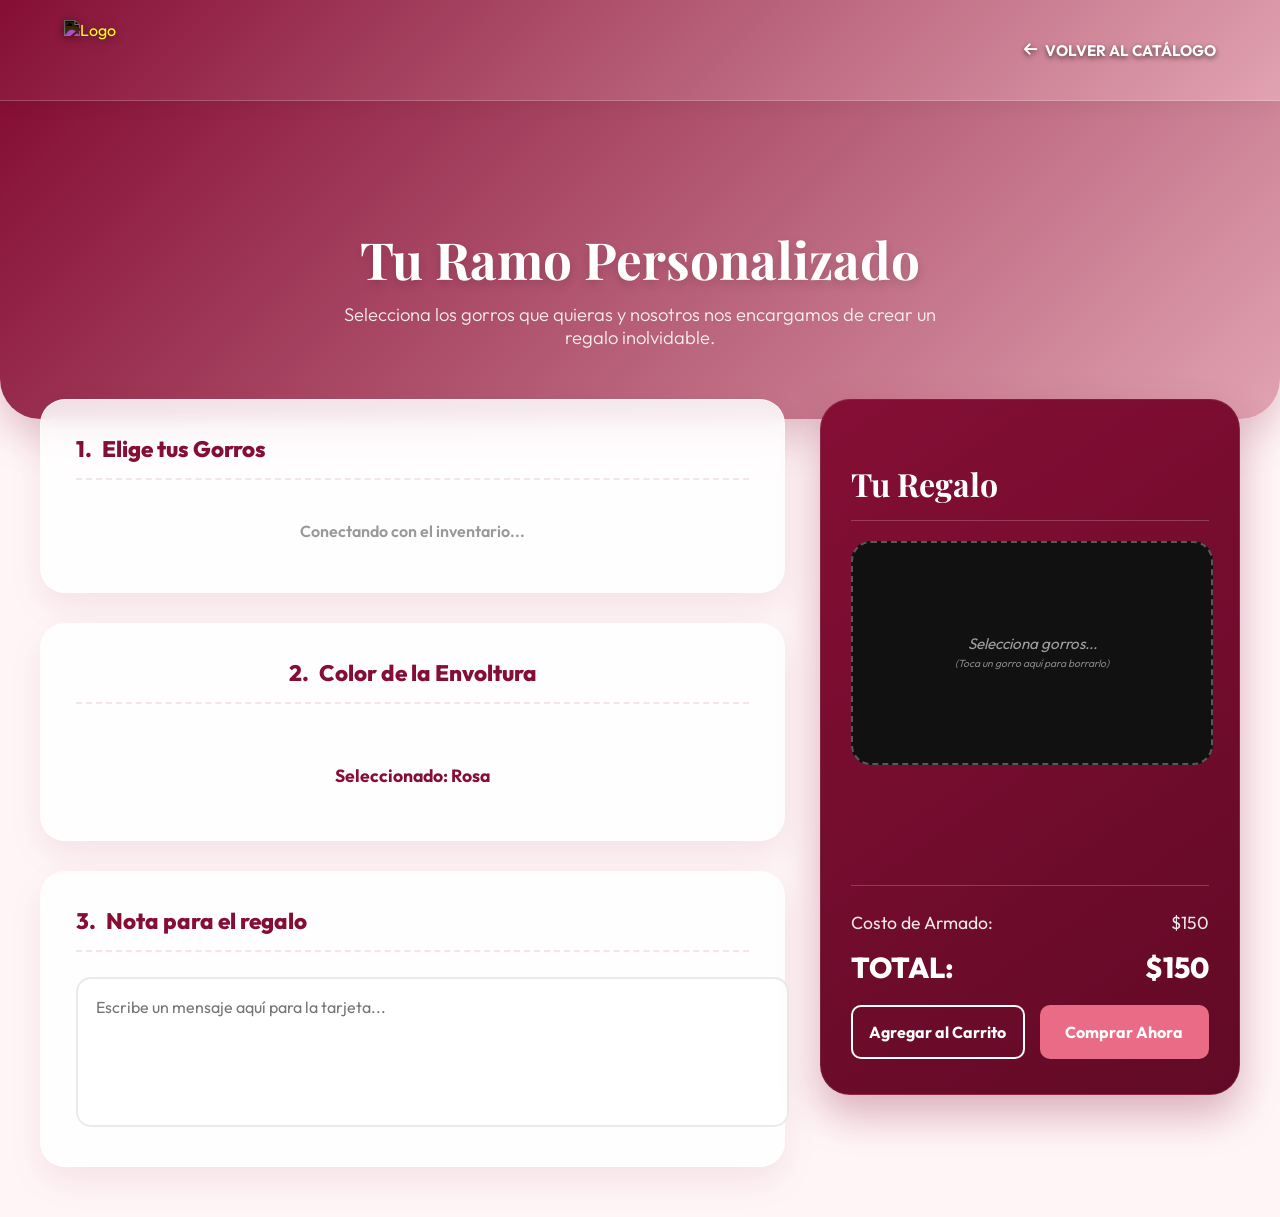
==== commit 9c6ba590: "Update crea-tu-ramo.html" ====
--- a/crea-tu-ramo.html
+++ b/crea-tu-ramo.html
@@ -294,7 +294,7 @@
             .ramo-header h1 { font-size: 2.5rem; }
 
             /* --- LA MINI BARRA INFERIOR FORZADA CON COLLAGE PEQUEÑO --- */
-            .resumen-panel { 
+            .-panel { 
                 position: fixed !important; 
                 top: auto !important;    /* MATAMOS cualquier top que la estire arriba */
                 bottom: 0 !important; 
@@ -441,7 +441,7 @@
             </div>
         </div>
 
-        <div class="resumen-panel">
+       <div class="resumen-panel">
             <h2 class="panel-titulo">Tu Regalo</h2>
             
             <div class="mobile-collage-total-row">
@@ -460,7 +460,7 @@
             <div class="precios-desktop-y-botones">
                 <div class="fila-costo-armado">
                     <span>Costo de Armado:</span>
-                    <span>$150</span>
+                    <span class="label-costo-armado">$150</span>
                 </div>
                 <div class="fila-total-desktop">
                     <span>TOTAL:</span>
@@ -473,7 +473,6 @@
                 </div>
             </div>
         </div>
-    </div>
 
     <div class="cursor-dot"></div>
     <div class="cursor-outline"></div>
@@ -495,7 +494,25 @@
 
         let gorrosSeleccionados = [];
         let papelSeleccionado = "Negro Elegante";
-        const COSTO_ARMADO = 150;
+        let COSTO_ARMADO = 150; // Lo cambiamos a 'let' para que pueda variar
+
+        // Escuchar el costo dinámico desde Firebase
+        db.ref('Configuracion/CostoArmado').on('value', (snapshot) => {
+            if(snapshot.exists()) {
+                COSTO_ARMADO = parseFloat(snapshot.val());
+                
+                // Actualizamos la interfaz de inmediato por si cambiaste el precio mientras el cliente navega
+                const tDesktop = document.getElementById('total-ramo-desktop');
+                const tMobile = document.getElementById('total-ramo-mobile');
+                
+                if (typeof gorrosSeleccionados !== 'undefined' && gorrosSeleccionados.length === 0) {
+                    if(tDesktop) tDesktop.innerText = `$${COSTO_ARMADO}`;
+                    if(tMobile) tMobile.innerText = `$${COSTO_ARMADO}`;
+                } else if (typeof actualizarInterfaz === "function") {
+                    actualizarInterfaz();
+                }
+            }
+        });
         let cacheProductosRamo = {};
 
         // Inicializamos los precios de golpe al cargar
@@ -774,4 +791,4 @@
         }
     </script>
 </body>
-</html>+</html>
--- a/styles.css
+++ b/styles.css
@@ -135,7 +135,7 @@
 }
 
 /* DEMÁS SECCIONES */
-.filter-bar-wrapper { max-width: 1000px; margin: 40px auto 20px auto; padding: 15px 20px; text-align: center; position: sticky; top: 105px; z-index: 999; background-color: var(--crema-fondo); box-shadow: 0 10px 15px -10px rgba(0,0,0,0.1); }
+.filter-bar-wrapper { max-width: 1000px; margin: 40px auto 20px auto; padding: 15px 20px; text-align: center; position: relative; z-index: 9999; background-color: var(--crema-fondo); box-shadow: 0 10px 15px -10px rgba(0,0,0,0.1); }
 .filter-bar { display: inline-flex; flex-wrap: wrap; justify-content: center; gap: 10px; background: white; padding: 12px 20px; border-radius: 50px; box-shadow: 0 8px 25px rgba(133, 14, 53, 0.08); border: 1px solid rgba(251, 201, 201, 0.5); }
 .btn-filtro { background: transparent; border: none; padding: 12px 22px; font-family: 'Outfit', sans-serif; font-weight: 600; color: #555; border-radius: 30px; transition: all 0.3s cubic-bezier(0.25, 0.8, 0.25, 1); font-size: 0.95rem; display: flex; align-items: center; gap: 8px;}
 .btn-filtro:hover { background: #fff5f7; color: var(--vino); transform: translateY(-2px); }
